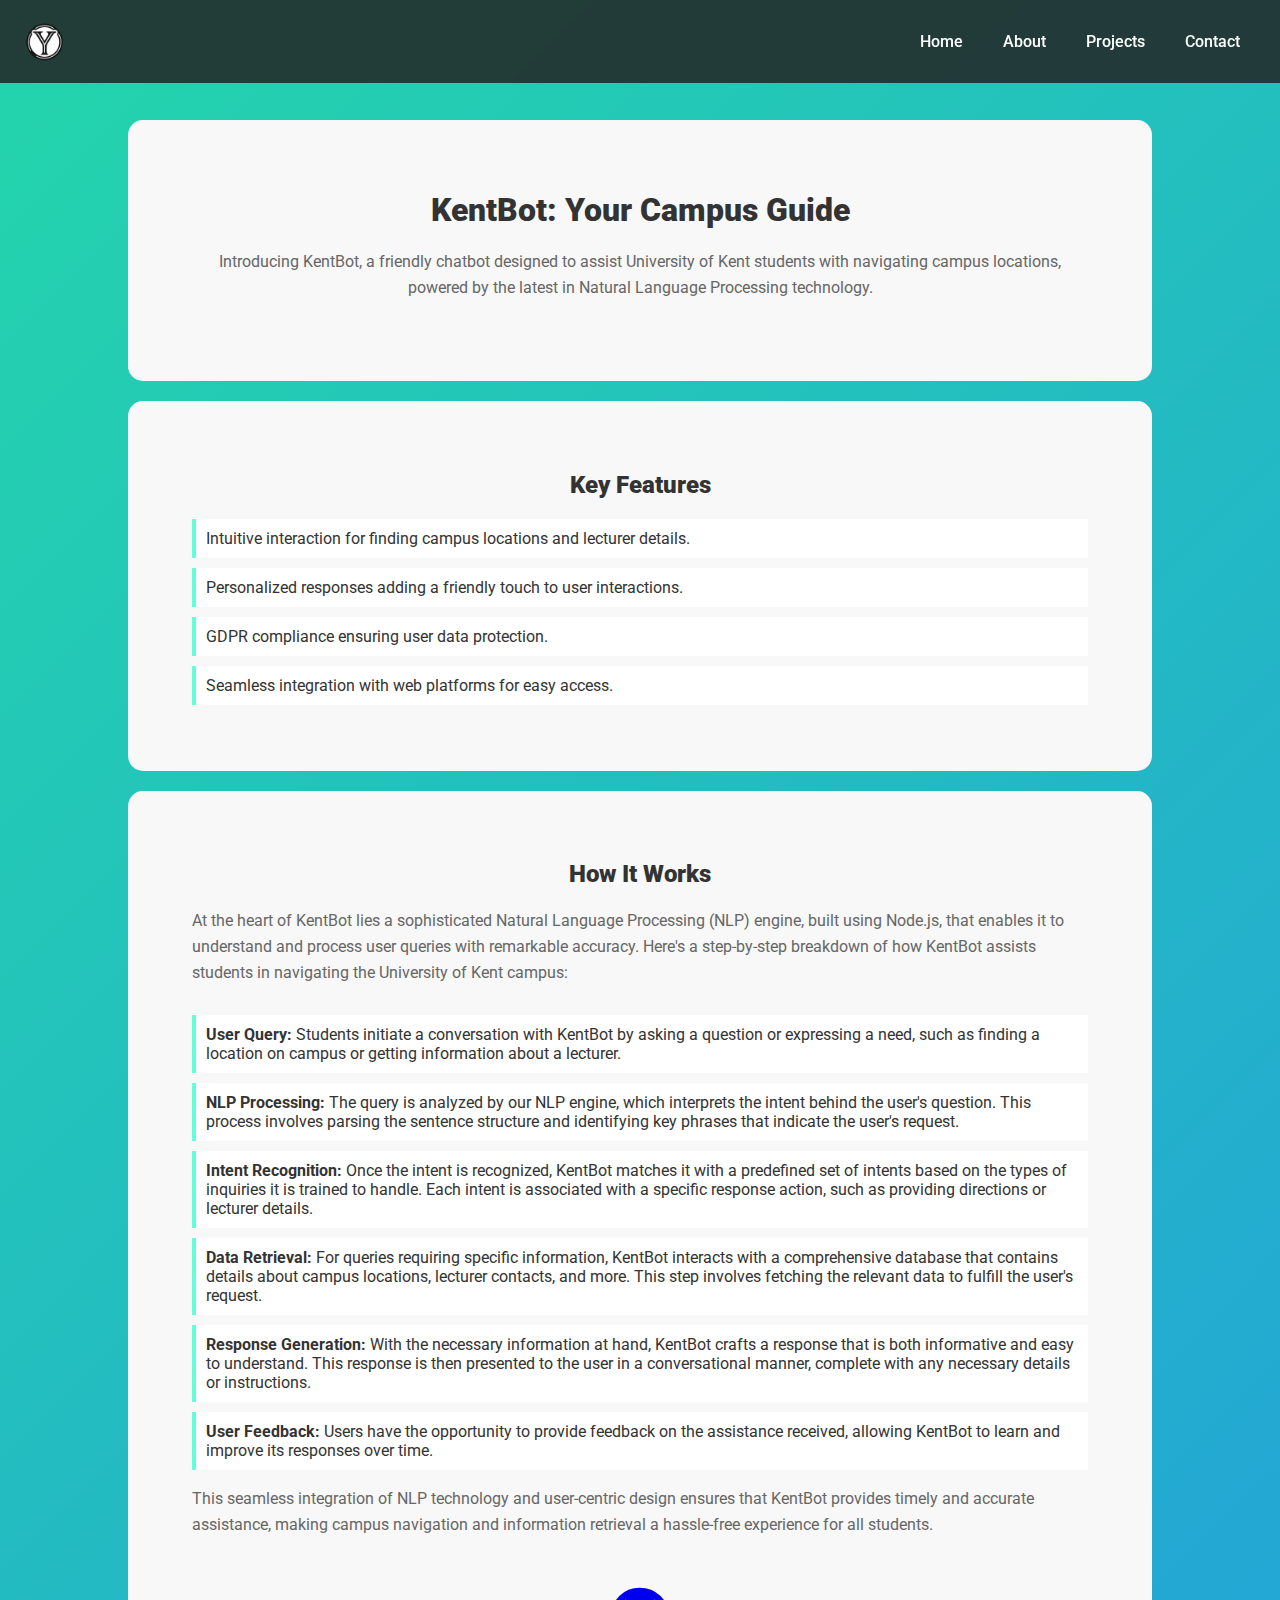
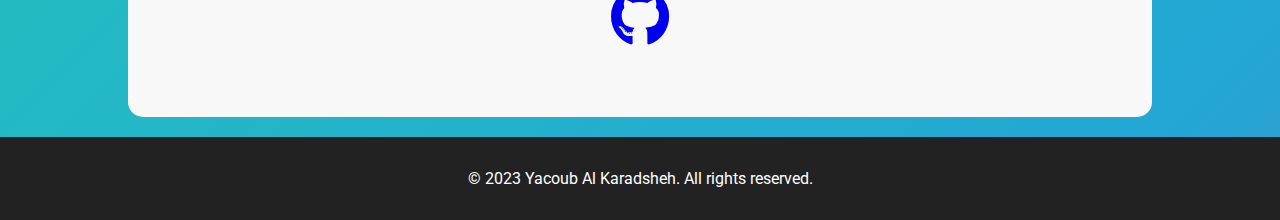
==== Projects/ChatBot/chatbot.html @ d3d4615b "Rename chatbot.htm to chatbot.html" ====
<!DOCTYPE html>
<html lang="en">

<head>
    <meta charset="UTF-8">
    <meta name="viewport" content="width=device-width, initial-scale=1.0">
    <title>KentBot Showcase - Yacoub's Portfolio</title>
    <link href="https://cdn.jsdelivr.net/npm/aos@2.3.1/dist/aos.css" rel="stylesheet">
    <link href="https://fonts.googleapis.com/css2?family=Roboto:wght@400;900&family=Roboto+Mono:wght@700&display=swap"
        rel="stylesheet">
    <link rel="stylesheet" href="https://cdnjs.cloudflare.com/ajax/libs/font-awesome/5.15.1/css/all.min.css">
    <link rel="stylesheet" href="chat_style.css">
    <!-- Ensure this points to your main CSS file or a specific CSS file for the KentBot page -->
</head>

<body>
    <header>
        <nav>
            <div class="logo-container">
                <img src="logo2.png" alt="Yacoub's Logo"
                    class="navbar-logo">
            </div>
            <ul>
                <li><a href="file:///Users/samerkaradssheh/Dropbox/Mac/Desktop/Portfolio/index.htm#home">Home</a></li>
                <li><a href="file:///Users/samerkaradssheh/Dropbox/Mac/Desktop/Portfolio/index.htm#about">About</a></li>
                <li><a
                        href="file:///Users/samerkaradssheh/Dropbox/Mac/Desktop/Portfolio/index.htm#projects">Projects</a>
                </li>
                <li><a href="file:///Users/samerkaradssheh/Dropbox/Mac/Desktop/Portfolio/index.htm#contact">Contact</a>
                </li>
            </ul>
        </nav>
    </header>
    <main style="padding-top: 100px;">

        <section class="kentbot-section" id="kentbot-introduction">
            <h1>KentBot: Your Campus Guide</h1>
            <p>Introducing KentBot, a friendly chatbot designed to assist University of Kent students with navigating campus locations, powered by the latest in Natural Language Processing technology.</p>
        </section>

        <section class="kentbot-section" id="kentbot-features">
            <div class="container">
                <h2>Key Features</h2>
                <ul>
                    <li>Intuitive interaction for finding campus locations and lecturer details.</li>
                    <li>Personalized responses adding a friendly touch to user interactions.</li>
                    <li>GDPR compliance ensuring user data protection.</li>
                    <li>Seamless integration with web platforms for easy access.</li>
                </ul>
            </div>
        </section>

        <section class="kentbot-section" id="kentbot-how-it-works">
            <div class="container">
                <h2>How It Works</h2>
                <p>
                    At the heart of KentBot lies a sophisticated Natural Language Processing (NLP) engine, built using Node.js, that enables it to understand and process user queries with remarkable accuracy. Here's a step-by-step breakdown of how KentBot assists students in navigating the University of Kent campus:
                </p>
                <ol>
                    <li><strong>User Query:</strong> Students initiate a conversation with KentBot by asking a question or expressing a need, such as finding a location on campus or getting information about a lecturer.</li>
                    <li><strong>NLP Processing:</strong> The query is analyzed by our NLP engine, which interprets the intent behind the user's question. This process involves parsing the sentence structure and identifying key phrases that indicate the user's request.</li>
                    <li><strong>Intent Recognition:</strong> Once the intent is recognized, KentBot matches it with a predefined set of intents based on the types of inquiries it is trained to handle. Each intent is associated with a specific response action, such as providing directions or lecturer details.</li>
                    <li><strong>Data Retrieval:</strong> For queries requiring specific information, KentBot interacts with a comprehensive database that contains details about campus locations, lecturer contacts, and more. This step involves fetching the relevant data to fulfill the user's request.</li>
                    <li><strong>Response Generation:</strong> With the necessary information at hand, KentBot crafts a response that is both informative and easy to understand. This response is then presented to the user in a conversational manner, complete with any necessary details or instructions.</li>
                    <li><strong>User Feedback:</strong> Users have the opportunity to provide feedback on the assistance received, allowing KentBot to learn and improve its responses over time.</li>
                </ol>
                <p>
                    This seamless integration of NLP technology and user-centric design ensures that KentBot provides timely and accurate assistance, making campus navigation and information retrieval a hassle-free experience for all students.
                </p>
                <div class="icon-container">
                    <a href="https://github.com/YourGitHub/KentBot" class="project-link" target="_blank">
                        <i class="fab fa-github fa-2x"></i> 
                    </a>  
                </div> 
            </div>
        </section>

    </main>
    <footer>
        <p>© 2023 Yacoub Al Karadsheh. All rights reserved.</p>
    </footer>
    <script src="https://cdn.jsdelivr.net/npm/aos@2.3.1/dist/aos.js"></script>
    <script>
        AOS.init();
    </script>
</body>

</html>
---- Projects/ChatBot/chat_style.css ----
/* Base styles */
body, html {
    height: 100%;
    margin: 0;
    padding: 0;
    font-family: 'Roboto', sans-serif; /* Assuming 'Roboto' is a font from your portfolio */
}

/* Gradient background animation */
@keyframes gradientBackground {
    0% { background-position: 0% 50%; }
    50% { background-position: 100% 50%; }
    100% { background-position: 0% 50%; }
}

#kentbot-introduction p{
    text-align: center;

}

body {
    background: linear-gradient(-45deg, #ee7752, #e73c7e, #23a6d5, #23d5ab);
    background-size: 400% 400%;
    animation: gradientBackground 15s ease infinite;
    color: #333;
}

/* Header styles */
header {
    background: rgba(34, 34, 34, 0.85); /* Semi-transparent for layered effect */
    backdrop-filter: blur(5px); /* Soft blur effect on background */
    color: #fff;
    padding: 1rem 0;
    position: fixed;
    width: 100%;
    top: 0;
    z-index: 1000;
}

/* Navigation styles */


.logo-container {
    display: flex;
    align-items: center;
}

.navbar-logo {
    height: 50px;
    /* Adjust based on your logo's size */
    width: auto;
    /* Maintains aspect ratio */
    margin-right: 20px;
    /* Adds some space between logo and nav items */
}

header nav {
    display: flex;
    align-items: center;
    justify-content: space-between;
    padding: 0 20px;
}

nav ul {
    list-style: none;
    display: flex;
    justify-content: center;
    padding: 0;
}


nav ul li {
    margin: 0 20px;
}

nav ul li a:hover,
nav ul li a:focus {
    color: #64FFDA;
    /* Bright accent color */
    border-bottom: 2px solid #64FFDA;
}

nav ul li a {
    color: #fff;
    text-decoration: none;
    transition: color 0.3s ease;
    font-weight: 500;
}

nav ul li a:hover,
nav ul li a:focus {
    color: #64FFDA;
    border-bottom: 2px solid #64FFDA;
}

/* Main content styles */
main { padding-top: 80px; /* Adjust to height of header */ }
/* Section backgrounds with CSS-generated geometric pattern */
.kentbot-section {
    position: relative;
    padding: 50px 5%; /* Increase padding as needed */
    margin: 20px 10%; /* Adjust margins to create space from the edges */
    color: #333;
    background: #f8f8f8; /* Light background for readability */
    overflow: hidden; /* Ensures pseudo-elements don't overflow */
    border-radius: 15px; /* Curved borders */
}

.kentbot-section h1, .kentbot-section h2 {
    font-weight: 900; /* Heavier weight for headings */
    color: #333;
    margin-bottom: 20px;
    text-align: center; /* Centering titles */
}

.kentbot-section::before {
    content: '';
    position: absolute;
    top: 0;
    left: 0;
    width: 100%;
    height: 100%;
    background: linear-gradient(45deg, rgba(255, 255, 255, 0.15) 25%, transparent 25%, transparent 50%, rgba(255, 255, 255, 0.15) 50%, rgba(255, 255, 255, 0.15) 75%, transparent 75%, transparent);
    background-size: 50px 50px;
    z-index: -1;
}

.kentbot-section:nth-child(even)::before {
    background: linear-gradient(45deg, rgba(0, 0, 0, 0.15) 25%, transparent 25%, transparent 50%, rgba(0, 0, 0, 0.15) 50%, rgba(0, 0, 0, 0.15) 75%, transparent 75%, transparent);
}

/* Section heading styles */
.kentbot-section h1, .kentbot-section h2 {
    font-weight: 900; /* Heavier weight for headings */
    color: #333;
    margin-bottom: 20px;
}

/* Text styles */
.kentbot-section p {
    color: #666;
    line-height: 1.6;
    margin-bottom: 30px;
    font-weight: 400; /* Normal weight for paragraph text */
}

/* List styles */
.kentbot-section ul, .kentbot-section ol {
    list-style: none; /* Removing default list style */
    padding: 0;
}
.kentbot-section li {
    background: #fff; /* White background for list items */
    margin-bottom: 10px;
    padding: 10px;
    border-left: 4px solid #64FFDA; /* Colored border for list items */
    transition: transform 0.2s ease; /* Animation for hover effect */
}
.kentbot-section li:hover {
    transform: translateX(10px); /* Shift list item on hover */
}



/* Responsive media queries */
@media (max-width: 768px) {
    .kentbot-section {
        padding: 30px 5%;
    }
    nav ul li a { padding: 5px; }
    nav ul { justify-content: space-around; }
}

/* Footer styles */
footer {
    background: #222;
    color: #fff;
    text-align: center;
    padding: 1rem 0;
    margin-top: 20px;
}

/* Utility classes for icons and buttons, if used */
.icon {
    display: inline-block;
    margin-right: 5px;
    /* Other icon styles */
}
.button {
    background-color: #64FFDA; /* Use accent color for buttons */
    color: #fff;
    padding: 10px 15px;
    border: none;
    border-radius: 5px;
    cursor: pointer;
    transition: background-color 0.3s ease;
}
.button:hover {
    background-color: #5aafe6; /* Darken the button background on hover */
}



.icon-container {
    display: flex;
    justify-content: center;
    align-items: center;
    height: 100px; /* Adjust height as needed */
    font-size: 30px;
}
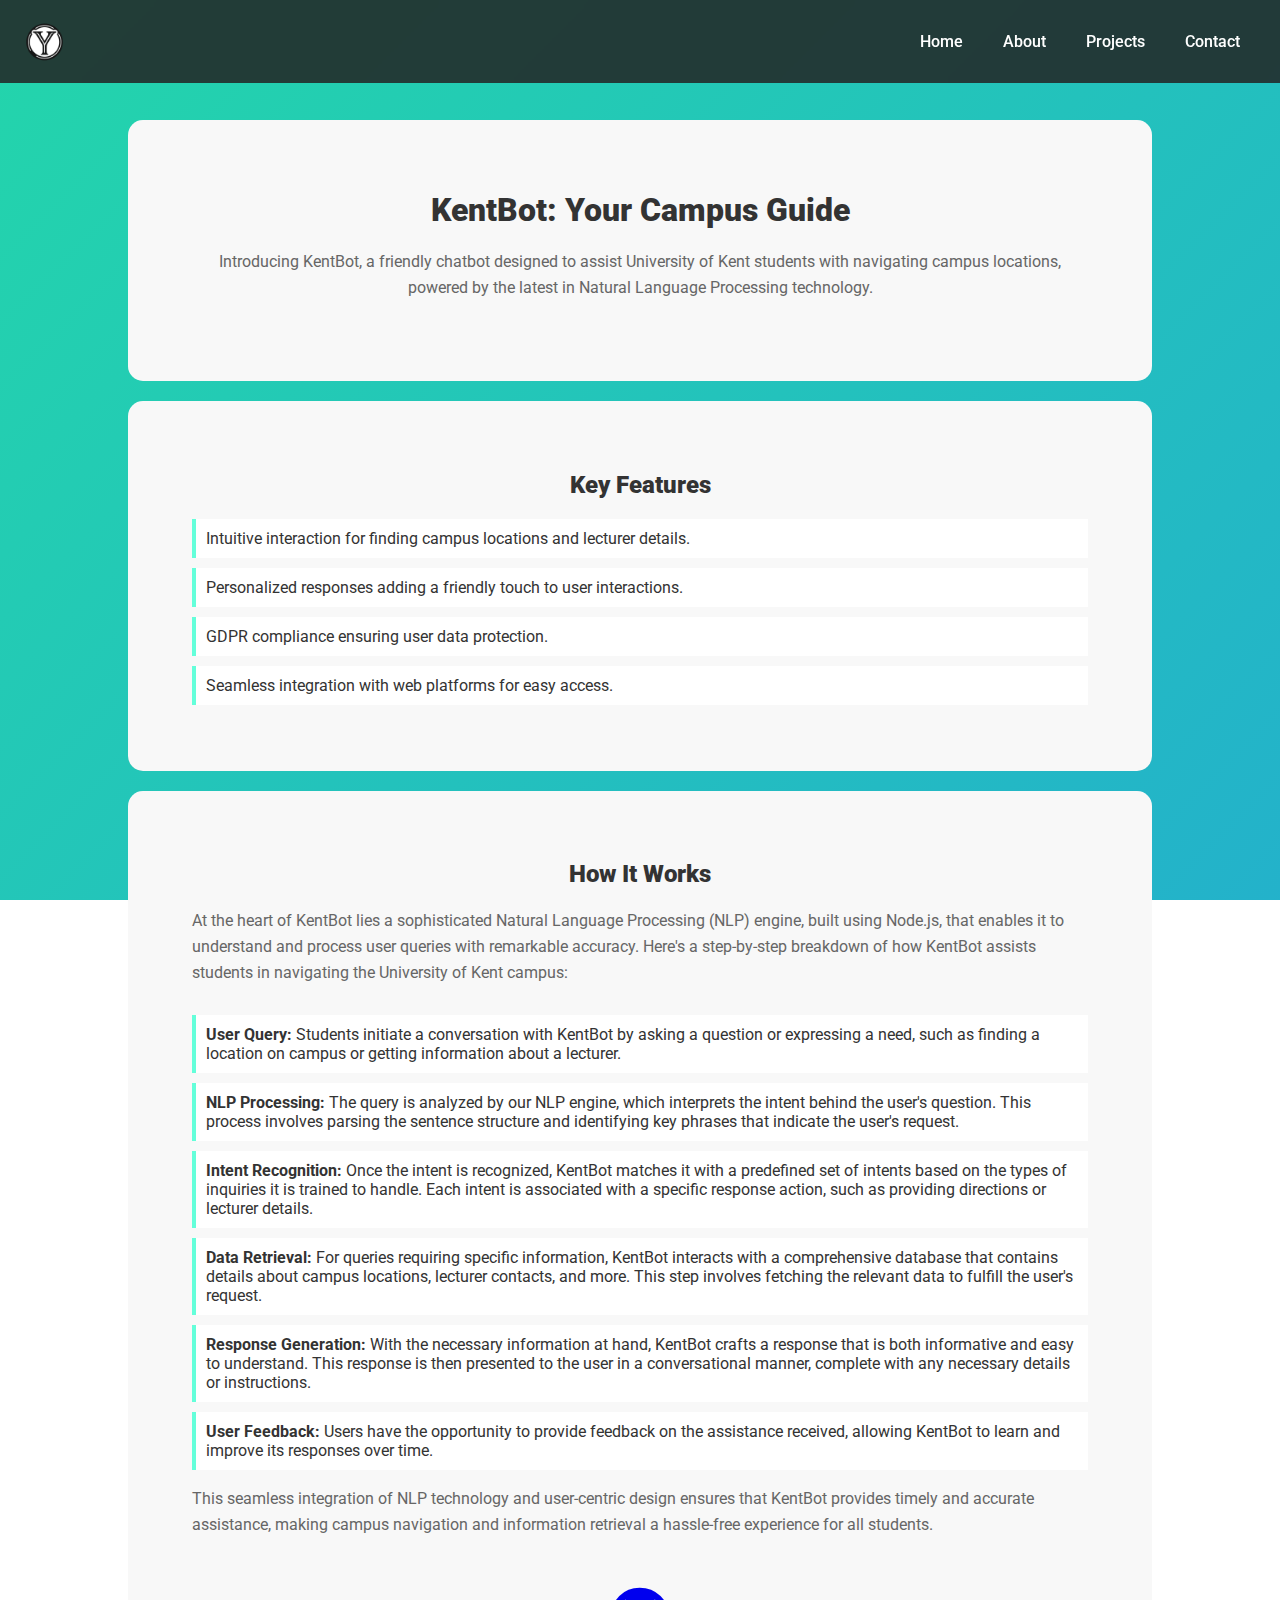
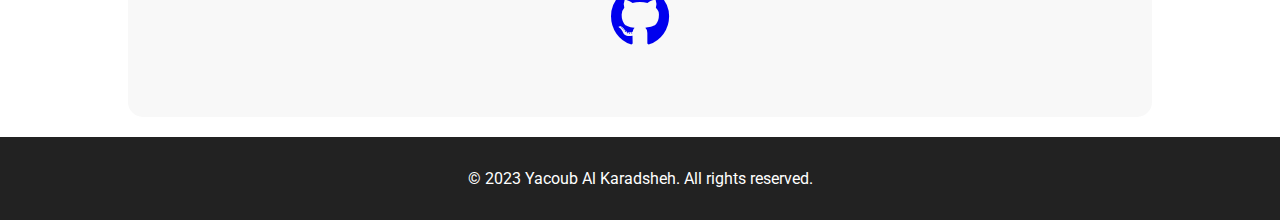
==== commit ad3fa309: "styling fix up" ====
--- a/Projects/ChatBot/chatbot.html
+++ b/Projects/ChatBot/chatbot.html
@@ -21,14 +21,11 @@
                     class="navbar-logo">
             </div>
             <ul>
-                <li><a href="file:///Users/samerkaradssheh/Dropbox/Mac/Desktop/Portfolio/index.htm#home">Home</a></li>
-                <li><a href="file:///Users/samerkaradssheh/Dropbox/Mac/Desktop/Portfolio/index.htm#about">About</a></li>
-                <li><a
-                        href="file:///Users/samerkaradssheh/Dropbox/Mac/Desktop/Portfolio/index.htm#projects">Projects</a>
-                </li>
-                <li><a href="file:///Users/samerkaradssheh/Dropbox/Mac/Desktop/Portfolio/index.htm#contact">Contact</a>
-                </li>
-            </ul>
+    <li><a href="https://yacoubkaradsheh.com#home">Home</a></li>
+    <li><a href="https://yacoubkaradsheh.com#about">About</a></li>
+    <li><a href="https://yacoubkaradsheh.com#projects">Projects</a></li>
+    <li><a href="https://yacoubkaradsheh.com#contact">Contact</a></li>
+  </ul>
         </nav>
     </header>
     <main style="padding-top: 100px;">
@@ -68,7 +65,7 @@
                     This seamless integration of NLP technology and user-centric design ensures that KentBot provides timely and accurate assistance, making campus navigation and information retrieval a hassle-free experience for all students.
                 </p>
                 <div class="icon-container">
-                    <a href="https://github.com/YourGitHub/KentBot" class="project-link" target="_blank">
+                    <a href="https://github.com/YourGitHub/KentBot" class="project-linka" target="_blank">
                         <i class="fab fa-github fa-2x"></i> 
                     </a>  
                 </div> 
--- a/Projects/ChatBot/chat_style.css
+++ b/Projects/ChatBot/chat_style.css
@@ -18,11 +18,14 @@
 
 }
 
+
 body {
     background: linear-gradient(-45deg, #ee7752, #e73c7e, #23a6d5, #23d5ab);
     background-size: 400% 400%;
     animation: gradientBackground 15s ease infinite;
     color: #333;
+    background-attachment: fixed;
+    /* This ensures the background covers the entire page and doesn't repeat */
 }
 
 /* Header styles */
